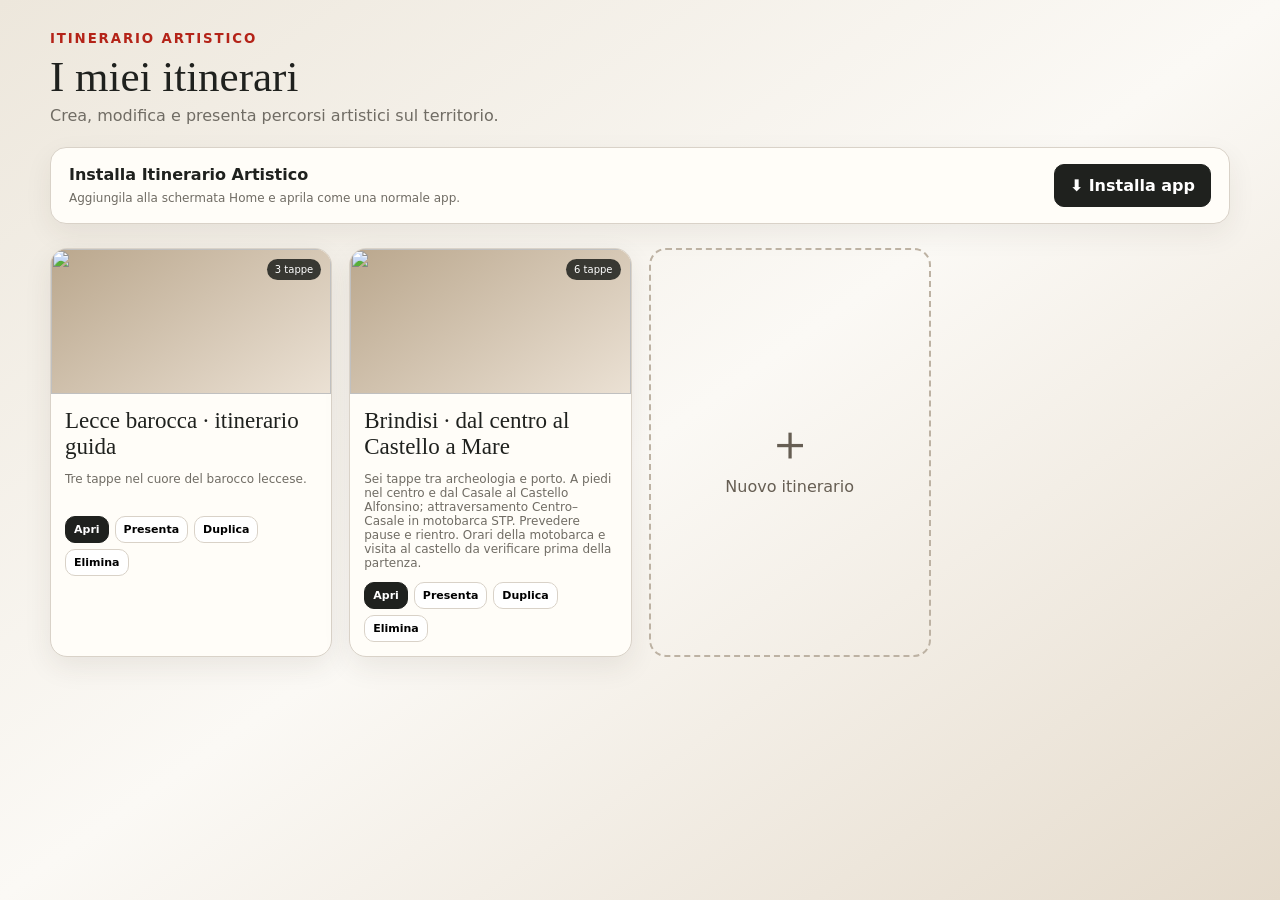
==== index.html @ a9058e0e "Load new shared-link duplicate prevention and storage diagnostics" ====
<!doctype html>
<html lang="it">
<head>
  <meta charset="utf-8">
  <meta name="viewport" content="width=device-width,initial-scale=1,viewport-fit=cover,interactive-widget=resizes-content">
  <meta name="theme-color" content="#1f211e">
  <meta name="mobile-web-app-capable" content="yes">
  <meta name="apple-mobile-web-app-capable" content="yes">
  <meta name="apple-mobile-web-app-status-bar-style" content="black-translucent">
  <meta name="apple-mobile-web-app-title" content="Itinerario Artistico">
  <meta http-equiv="Cache-Control" content="no-cache, no-store, must-revalidate">
  <title>Itinerario Artistico</title>
  <link rel="manifest" href="./manifest-install.webmanifest?v=1">
  <link rel="icon" href="./icons/icon.svg" type="image/svg+xml">
  <link rel="apple-touch-icon" href="./icons/icon-192.png">
  <link rel="stylesheet" href="https://cdn.jsdelivr.net/npm/leaflet@1.9.4/dist/leaflet.css">
  <link rel="stylesheet" href="./styles.css?v=16">
  <link rel="stylesheet" href="./slide-content.css?v=2">
  <link rel="stylesheet" href="./mobile-edit-save.css?v=1">
  <link rel="stylesheet" href="./presentation-mode.css?v=2">
  <link rel="stylesheet" href="./presentation-effects.css?v=7">
  <link rel="stylesheet" href="./brochure-slide.css?v=2">
  <link rel="stylesheet" href="./auto-layout.css?v=1">
  <link rel="stylesheet" href="./delete-stop.css?v=1">
  <link rel="stylesheet" href="./tour-cover.css?v=2">
  <link rel="stylesheet" href="./cover-editor.css?v=2">
  <link rel="stylesheet" href="./presentation-templates.css?v=1">
  <link rel="stylesheet" href="./presentation-view.css?v=3">
  <style>html.iaSharedCoverPending{background:#171614}html.iaSharedCoverPending #library,html.iaSharedCoverPending #app{visibility:hidden}</style>
  <script src="./share-link-preload.js?v=14"></script>
</head>
<body>
  <div id="library" class="library"></div>

  <div id="app" class="app hidden">
    <header class="topbar">
      <div class="brand"><span class="brandmark">IA</span><div><b>Itinerario Artistico</b><small id="projectName"></small></div></div>
      <div class="toolbar">
        <button id="backBtn" class="btn">← Indietro</button>
        <button id="homeBtn" class="btn">⌂ Home</button>
        <button id="addStopBtn" class="btn primary">＋ Tappa</button>
        <button id="editStopBtn" class="btn">✎ Modifica</button>
        <button id="deleteSelectedStopBtn" class="btn red" type="button" title="Elimina la tappa selezionata">🗑 Elimina tappa</button>
        <button id="showAllBtn" class="btn">Percorso completo</button>
        <button id="presentBtn" class="btn">▶ Presenta</button>
        <button id="settingsBtn" class="btn">⚙</button>
        <button id="installBtn" class="btn hidden">⇩ Installa</button>
      </div>
    </header>

    <main class="workspace">
      <section class="mapPanel">
        <div id="map"></div>
        <div id="mapHint" class="mapHint">Seleziona una tappa oppure premi <b>Avanti</b>.</div>
        <div id="routeSummary" class="routeSummary hidden"></div>
      </section>

      <aside class="slidePanel">
        <div id="slide" class="slide"></div>
        <div class="slideNav">
          <button id="prevBtn" class="btn">←</button>
          <div class="progressWrap"><div class="progress"><i id="progressBar"></i></div><small id="stepText"></small></div>
          <button id="nextBtn" class="btn primary">Avanti →</button>
        </div>
      </aside>
    </main>
  </div>

  <div id="modalBack" class="modalBack hidden">
    <div id="modal" class="modal"></div>
  </div>

  <input id="photoPicker" type="file" accept="image/*" class="hidden">
  <input id="importPicker" type="file" accept="application/json,.json" class="hidden">

  <script src="https://cdn.jsdelivr.net/npm/leaflet@1.9.4/dist/leaflet.js"></script>
  <script>
    if (window.L) {
      const originalMap = L.map;
      L.map = function(id, options) {
        const m = originalMap.call(L, id, Object.assign({}, options || {}, { preferCanvas: false }));
        window.__IA_MAP = m;
        return m;
      };
      const originalTileLayer = L.tileLayer;
      L.tileLayer = function(url, options) {
        const opts = Object.assign({}, options || {}, {
          maxZoom: 19,
          attribution: '&copy; <a href="https://www.openstreetmap.org/copyright" target="_blank" rel="noopener">OpenStreetMap</a> contributors',
          detectRetina: false,
          keepBuffer: 2,
          updateWhenIdle: true
        });
        delete opts.subdomains;
        return originalTileLayer.call(L, 'https://tile.openstreetmap.org/{z}/{x}/{y}.png', opts);
      };
    }
  </script>
  <script src="./app.js?v=26"></script>
  <script src="./delete-stop.js?v=1"></script>
  <script src="./transport-import-compat.js?v=2"></script>
  <script src="./undo-last-change.js?v=1"></script>
  <script src="./pwa-install.js?v=1"></script>
  <script src="./progressive-route.js?v=17"></script>
  <script src="./route-editor.js?v=22"></script>
  <script src="./transport-mode.js?v=3"></script>
  <script src="./mobile-simple-collapse.js?v=1"></script>
  <script src="./layout-resizer.js?v=1"></script>
  <script src="./slide-content.js?v=3"></script>
  <script src="./gallery-interactions.js?v=1"></script>
  <script src="./extra-image-delete.js?v=2"></script>
  <script src="./new-stop-description.js?v=1"></script>
  <script src="./rich-text-formatting.js?v=2"></script>
  <script src="./title-presets.js?v=1"></script>
  <script src="./stop-reorder.js?v=1"></script>
  <script src="./presentation-effects.js?v=14"></script>
  <script src="./brochure-slide.js?v=1"></script>
  <script src="./auto-layout.js?v=1"></script>
  <script src="./tour-cover.js?v=6"></script>
  <script src="./cover-editor.js?v=2"></script>
  <script src="./presentation-templates.js?v=2"></script>
  <script src="./export-share.js?v=11"></script>
  <script src="./standalone-html-export.js?v=14"></script>
  <script src="./share-link-ui.js?v=19"></script>
  <script src="./presentation-view.js?v=2"></script>
</body>
</html>
---- styles.css ----
:root{--bg:#f2efe8;--paper:#fffdf8;--ink:#1f211e;--muted:#706c64;--line:#d9d2c8;--red:#b42318}*{box-sizing:border-box}html,body{height:100%;margin:0;font-family:system-ui,-apple-system,"Segoe UI",sans-serif;background:var(--bg);color:var(--ink)}button,input,textarea{font:inherit}.hidden{display:none!important}.btn{border:1px solid var(--line);background:#fff;border-radius:10px;padding:8px 11px;font-weight:700;cursor:pointer}.btn.primary{background:var(--ink);color:#fff;border-color:var(--ink)}.btn.red{background:var(--red);color:#fff;border-color:var(--red)}.app{height:100dvh;min-height:520px;display:grid;grid-template-rows:auto minmax(0,1fr)}.topbar{display:flex;gap:12px;align-items:center;padding:9px 13px;background:var(--paper);border-bottom:1px solid var(--line);z-index:1000}.brand{display:flex;gap:9px;align-items:center;min-width:205px}.brandmark{width:38px;height:38px;border:2px solid var(--ink);border-radius:50%;display:grid;place-items:center;font-weight:900}.brand b,.brand small{display:block}.brand b{font-size:13px;text-transform:uppercase}.brand small{font-size:11px;color:var(--muted);max-width:190px;white-space:nowrap;overflow:hidden;text-overflow:ellipsis}.toolbar{display:flex;gap:6px;flex-wrap:wrap}.workspace{min-height:0;display:grid;grid-template-columns:minmax(0,1.6fr) minmax(340px,.9fr)}.mapPanel{position:relative;min-height:360px;overflow:hidden}#map{height:100%;min-height:360px;background:#ddd}.slidePanel{min-height:0;background:var(--paper);border-left:1px solid var(--line);display:grid;grid-template-rows:1fr auto}.slide{overflow:auto;padding:25px}.slide h1{font:500 33px/1.05 Georgia,serif;margin:6px 0}.eyebrow{font-size:11px;letter-spacing:.12em;text-transform:uppercase;color:var(--red);font-weight:900}.meta{font-size:13px;color:var(--muted)}.hero{aspect-ratio:16/10;margin:17px 0 9px;border-radius:15px;overflow:hidden;background:#e8dfd3;border:1px solid var(--line)}.hero img{width:100%;height:100%;object-fit:cover}.placeholder{height:100%;display:grid;place-items:center;text-align:center;padding:20px;color:#5b5247}.placeholder strong{font:500 26px Georgia,serif}.desc{font:18px/1.55 Georgia,serif}.photoActions{text-align:center;margin-bottom:12px}.credit{font-size:10px;color:var(--muted);margin-bottom:12px}.slideNav{border-top:1px solid var(--line);padding:12px 15px;display:grid;grid-template-columns:auto 1fr auto;gap:9px;align-items:center}.progress{height:5px;background:#e5dfd6;border-radius:999px;overflow:hidden}.progress i{display:block;height:100%;background:var(--red);width:0}.progressWrap small{display:block;text-align:center;color:var(--muted);margin-top:4px}.mapHint{position:absolute;left:13px;top:13px;z-index:500;background:rgba(255,253,248,.96);border:1px solid var(--line);border-radius:11px;padding:8px 11px;font-size:12px}.routeSummary{position:absolute;left:13px;bottom:13px;z-index:500;background:rgba(31,33,30,.94);color:#fff;border-radius:13px;padding:9px 12px;display:flex;gap:12px;flex-wrap:wrap}.routeSummary b,.routeSummary small{display:block}.routeSummary small{font-size:10px;opacity:.8}.sep{width:1px;background:#ffffff40}.markerPin{width:34px;height:34px;border-radius:50% 50% 50% 0;background:var(--red);transform:rotate(-45deg);border:3px solid #fff;display:grid;place-items:center;box-shadow:0 4px 12px #0004}.markerPin span{transform:rotate(45deg);color:#fff;font-weight:900}.markerPin.active{background:var(--ink);transform:rotate(-45deg) scale(1.15)}.leaflet-marker-icon{background:none!important;border:none!important}.routeLabel{background:#fffdf8f7;border:1px solid var(--red);border-radius:999px;padding:4px 7px;color:#8f1e17;font-size:11px;font-weight:900;white-space:nowrap}.routeLabel:before{display:none}.library{min-height:100%;padding:28px;background:linear-gradient(145deg,#ede7dc,#fbf9f5 50%,#e5dbcc)}.libraryInner{max-width:1180px;margin:auto}.libraryTop h1{font:500 43px Georgia,serif;margin:5px 0}.libraryTop small{color:var(--red);font-weight:900;text-transform:uppercase;letter-spacing:.14em}.libraryTop p{color:var(--muted);margin:0 0 22px}.projectGrid{display:grid;grid-template-columns:repeat(auto-fill,minmax(255px,1fr));gap:17px}.projectCard{background:var(--paper);border:1px solid var(--line);border-radius:17px;overflow:hidden;box-shadow:0 10px 28px #392e2016}.cover{height:145px;position:relative;background:linear-gradient(145deg,#baa78d,#ebe1d4);overflow:hidden}.cover img{width:100%;height:100%;object-fit:cover}.count{position:absolute;right:10px;top:10px;background:#1f211edb;color:#fff;border-radius:999px;padding:5px 8px;font-size:10px}.cardBody{padding:14px}.cardBody h3{font:500 23px Georgia,serif;margin:0 0 5px}.cardBody p{font-size:12px;color:var(--muted);min-height:32px}.cardActions{display:flex;gap:6px;flex-wrap:wrap}.cardActions .btn{font-size:11px;padding:6px 8px}.newCard{min-height:245px;border:2px dashed #bdb2a3;border-radius:17px;display:grid;place-items:center}.newCard button{border:0;background:none;cursor:pointer;color:#665e53}.newCard b{display:block;font:400 50px Georgia,serif}.modalBack{position:fixed;inset:0;z-index:5000;background:#1715138c;display:flex;align-items:center;justify-content:center;padding:18px}.modal{width:min(700px,96vw);max-height:90vh;overflow:auto;background:var(--paper);border-radius:17px;padding:21px}.modal h2{font:500 27px Georgia,serif;margin:0 0 13px}.field{margin:10px 0}.field label{display:block;font-size:11px;font-weight:900;text-transform:uppercase;margin-bottom:5px}.field input,.field textarea{width:100%;border:1px solid var(--line);border-radius:9px;padding:10px;background:#fff}.field textarea{min-height:95px}.row{display:grid;grid-template-columns:1fr 1fr;gap:10px}.modalFoot{display:flex;justify-content:flex-end;gap:7px;flex-wrap:wrap;margin-top:14px}.resultList{display:grid;gap:7px;margin-top:9px}.result{border:1px solid var(--line);border-radius:9px;background:#fff;padding:9px;text-align:left;cursor:pointer}.result small{display:block;color:var(--muted);margin-top:2px}.note{background:#f1ece4;border-radius:9px;padding:9px;font-size:12px;color:var(--muted)}.chips{display:flex;gap:6px;flex-wrap:wrap;margin:7px 0}.chip{border:1px solid var(--line);border-radius:999px;background:#fff;padding:5px 8px;cursor:pointer}.presentation .toolbar .btn:not(#backBtn):not(#homeBtn){display:none}@media(max-width:900px){.workspace{grid-template-columns:minmax(0,1.25fr) minmax(280px,.9fr)}.brand{min-width:145px}.toolbar .btn{font-size:11px;padding:6px 8px}.slide{padding:18px}.slide h1{font-size:27px}}@media(max-width:640px){.brand{display:none}.topbar{padding:6px}.toolbar{gap:4px}.toolbar .btn{font-size:10px;padding:5px 6px}.workspace{grid-template-columns:56% 44%}.slide{padding:10px 8px}.slide h1{font-size:19px}.meta{font-size:10px}.desc{font-size:13px}.mapHint{left:6px;top:6px;font-size:9px;padding:5px}.routeSummary{left:6px;bottom:6px;font-size:9px;padding:6px}.sep{display:none}.slideNav{padding:6px;gap:4px}.slideNav .btn{font-size:9px;padding:5px}.library{padding:17px}.projectGrid{grid-template-columns:1fr}.row{grid-template-columns:1fr}}
---- slide-content.css ----
.slide .hero{width:min(100%,500px);max-width:500px;margin:17px auto 9px;aspect-ratio:16/10;display:block;overflow:hidden;border-radius:14px;background:#e8dfd3}
.slide .hero>img{width:100%;height:100%;object-fit:cover;display:block}
.slide .hero.gallery2,.slide .hero.gallery3,.slide .hero.gallery4{display:grid;gap:4px;background:#e8dfd3}
.slide .hero.gallery2{grid-template-columns:minmax(0,3fr) minmax(76px,1fr);grid-template-rows:1fr}
.slide .hero.gallery3{grid-template-columns:minmax(0,3fr) minmax(76px,1fr);grid-template-rows:1fr 1fr}
.slide .hero.gallery4{grid-template-columns:minmax(0,3fr) minmax(76px,1fr);grid-template-rows:1fr 1fr 1fr}
.slide .hero.gallery2>img:first-of-type,.slide .hero.gallery3>img:first-of-type,.slide .hero.gallery4>img:first-of-type{grid-column:1;grid-row:1/-1}
.slide .hero.gallery2>img:not(:first-of-type),.slide .hero.gallery3>img:not(:first-of-type),.slide .hero.gallery4>img:not(:first-of-type){grid-column:2}
.slide .hero.gallery2>img,.slide .hero.gallery3>img,.slide .hero.gallery4>img{width:100%;height:100%;min-width:0;min-height:0;object-fit:cover}
.slide .hero.iaGalleryReady>img:not(:first-of-type){cursor:pointer;opacity:.82;transition:opacity .18s ease,transform .18s ease,filter .18s ease;filter:saturate(.88)}
.slide .hero.iaGalleryReady>img:not(:first-of-type):hover,.slide .hero.iaGalleryReady>img:not(:first-of-type):focus{opacity:1;filter:saturate(1);transform:scale(1.025);outline:2px solid rgba(255,255,255,.9);outline-offset:-3px}
.slideVideoWrap{width:min(100%,500px);max-width:500px;aspect-ratio:16/9;margin:12px auto;border-radius:14px;overflow:hidden;background:#111;border:1px solid var(--line)}
.slideVideoWrap iframe,.slideVideoWrap video{width:100%;height:100%;border:0;display:block}
.slideVideoLink{text-align:center;margin:12px auto;max-width:500px}
.descBullets{margin:0;padding-left:1.25em;display:grid;gap:.45em}
.descBullets li{padding-left:.15em}
.photoActions{display:flex;gap:6px;justify-content:center;flex-wrap:wrap}
#slideTextMode{width:100%;padding:10px;border:1px solid var(--line);border-radius:9px;background:#fff;font:inherit}
.presentation .photoActions{display:none}
.presentation .hero.iaGalleryReady>img:not(:first-of-type){opacity:.72}
.presentation .hero.iaGalleryReady>img:not(:first-of-type):hover,.presentation .hero.iaGalleryReady>img:not(:first-of-type):focus{opacity:1}
@media(max-width:640px){
  .slide .hero,.slideVideoWrap{max-width:100%}
  .slide .hero.gallery2,.slide .hero.gallery3,.slide .hero.gallery4{grid-template-columns:minmax(0,2.6fr) minmax(64px,.85fr)}
  .photoActions .btn{font-size:9px;padding:5px 6px}.descBullets{padding-left:1.05em}
}
---- mobile-edit-save.css ----
@media(max-width:640px){
  .modalBack:not(.routeEditing){
    align-items:flex-start;
    justify-content:center;
    padding:6px;
  }

  .modalBack:not(.routeEditing) .modal{
    width:calc(100vw - 12px);
    max-height:calc(100dvh - 12px);
    padding:14px;
    overflow-y:auto;
    -webkit-overflow-scrolling:touch;
    overscroll-behavior:contain;
  }

  .modalBack:not(.routeEditing) .field textarea{
    min-height:140px;
  }

  .modalBack:not(.routeEditing) .modalFoot{
    position:sticky;
    bottom:-14px;
    z-index:30;
    margin:12px -14px -14px;
    padding:10px 14px calc(10px + env(safe-area-inset-bottom));
    background:rgba(255,253,248,.98);
    border-top:1px solid #d9d2c8;
    box-shadow:0 -6px 16px rgba(31,33,30,.08);
  }

  .modalBack:not(.routeEditing) #saveEdit{
    min-width:110px;
    font-size:13px;
    padding:10px 14px;
  }
}
---- presentation-mode.css ----
/* Restyling dedicato alla modalità Presenta. Nessuna modifica ai dati o alla logica dell'app. */
body.presentation{background:#171614}
.presentation .app{background:radial-gradient(circle at 78% 14%,#4b4134 0,#29251f 34%,#171614 78%)}
.presentation .topbar{padding:8px 14px;background:rgba(23,22,20,.94);color:#fff;border-bottom:1px solid rgba(255,255,255,.09);box-shadow:0 8px 28px rgba(0,0,0,.22);backdrop-filter:blur(12px)}
.presentation .brandmark{border-color:rgba(255,255,255,.9);color:#fff;background:rgba(255,255,255,.05)}
.presentation .brand b{color:#fff}
.presentation .brand small{color:#d7d0c7}
.presentation .toolbar{margin-left:auto}
.presentation .toolbar #backBtn,.presentation .toolbar #homeBtn{background:rgba(255,255,255,.09);color:#fff;border-color:rgba(255,255,255,.18);box-shadow:none}
.presentation .workspace{gap:14px;padding:14px;min-height:0}
.presentation .mapPanel,.presentation .slidePanel{border-radius:24px;overflow:hidden;border:1px solid rgba(255,255,255,.1);box-shadow:0 18px 55px rgba(0,0,0,.28)}
.presentation .mapPanel{background:#cbc4ba}
.presentation #map{min-height:100%}
.presentation .mapHint{display:none}
.presentation .routeSummary{left:18px;bottom:48px;border:1px solid rgba(255,255,255,.15);background:rgba(23,22,20,.88);box-shadow:0 8px 24px rgba(0,0,0,.24);backdrop-filter:blur(10px)}
.presentation .slidePanel{background:rgba(255,253,248,.985);border-left:1px solid rgba(255,255,255,.1)}
.presentation .slide{padding:clamp(28px,3vw,52px);scrollbar-width:thin;scrollbar-color:#cfc5b8 transparent}
.presentation .slide .eyebrow{display:inline-flex;align-items:center;min-height:28px;padding:6px 10px;border-radius:999px;background:#f3e8e2;color:#9c2119;font-size:11px;letter-spacing:.14em;box-shadow:inset 0 0 0 1px #ead6cd}
.presentation .slide h1{font-size:clamp(34px,3.7vw,58px);line-height:.98;letter-spacing:-.025em;margin:14px 0 10px;text-wrap:balance}
.presentation .slide .meta{font-size:14px;line-height:1.45;color:#756f66;margin-bottom:4px}
.presentation .slide .hero{width:min(100%,720px);max-width:720px;aspect-ratio:16/9;margin:24px auto 14px;border-radius:22px;border:1px solid #ded6cc;background:#f1ece4;box-shadow:0 16px 38px rgba(56,44,30,.16)}
.presentation .slide .hero:not(.gallery2):not(.gallery3):not(.gallery4)>img{object-fit:contain;background:#f1ece4}
.presentation .slide .hero.gallery2>img,.presentation .slide .hero.gallery3>img,.presentation .slide .hero.gallery4>img{object-fit:cover}
.presentation .slideVideoWrap{width:min(100%,720px);max-width:720px;margin:18px auto;border-radius:22px;box-shadow:0 16px 38px rgba(0,0,0,.18)}
.presentation .desc,.presentation .descBullets{max-width:760px;margin:20px auto 0}
.presentation .desc{font-size:clamp(18px,1.55vw,23px);line-height:1.62;color:#2c2d29}
.presentation .descBullets{font:clamp(18px,1.55vw,23px)/1.55 Georgia,serif;gap:.58em}
.presentation .credit{max-width:720px;margin:0 auto 12px;text-align:center}
.presentation .slideNav{margin:0 22px 18px;padding:10px 12px;border:1px solid #ded6cc;border-radius:18px;background:rgba(247,243,236,.96);box-shadow:0 8px 24px rgba(56,44,30,.1)}
.presentation .slideNav .btn{min-width:52px;border-radius:999px;padding:10px 14px}
.presentation .slideNav #nextBtn{padding-inline:18px}
.presentation .progress{height:7px;background:#ded7ce}
.presentation .progress i{background:#a9251c}
.presentation .progressWrap small{font-weight:800;color:#756f66;letter-spacing:.04em}
.presentation .markerPin{box-shadow:0 5px 16px rgba(0,0,0,.34)}
.presentation .markerPin.active{box-shadow:0 7px 22px rgba(0,0,0,.42)}
.presentation .slide h1,.presentation .slide .meta,.presentation .slide .hero,.presentation .slide .desc,.presentation .slide .descBullets,.presentation .slideVideoWrap{animation:presentIn .34s ease both}
.presentation .slide .meta{animation-delay:.03s}
.presentation .slide .hero,.presentation .slideVideoWrap{animation-delay:.06s}
.presentation .slide .desc,.presentation .slide .descBullets{animation-delay:.09s}
@keyframes presentIn{from{opacity:0;transform:translateY(8px)}to{opacity:1;transform:none}}
@media(max-width:900px){
  .presentation .workspace{gap:9px;padding:9px}
  .presentation .mapPanel,.presentation .slidePanel{border-radius:18px}
  .presentation .slide{padding:24px 20px}
  .presentation .slide h1{font-size:clamp(30px,4vw,44px)}
  .presentation .slideNav{margin:0 12px 12px}
}
@media(max-width:640px){
  .presentation .topbar{padding:5px 6px}
  .presentation .workspace{grid-template-columns:48% 52%;gap:4px;padding:4px}
  .presentation .mapPanel,.presentation .slidePanel{border-radius:12px}
  .presentation .slide{padding:14px 10px}
  .presentation .slide .eyebrow{min-height:22px;padding:4px 7px;font-size:8px}
  .presentation .slide h1{font-size:22px;line-height:1.02;margin:9px 0 7px}
  .presentation .slide .meta{font-size:10px}
  .presentation .slide .hero{margin:12px auto 8px;border-radius:12px;aspect-ratio:4/3}
  .presentation .desc{font-size:13px;line-height:1.5;margin-top:10px}
  .presentation .descBullets{font-size:13px;line-height:1.45;margin-top:10px}
  .presentation .slideNav{margin:0 5px 5px;padding:5px;border-radius:11px;gap:5px}
  .presentation .slideNav .btn{min-width:34px;padding:6px 8px;font-size:9px}
  .presentation .slideNav #nextBtn{padding-inline:9px}
  .presentation .progress{height:5px}
  .presentation .routeSummary{left:6px;bottom:36px}
}
@media(prefers-reduced-motion:reduce){
  .presentation .slide h1,.presentation .slide .meta,.presentation .slide .hero,.presentation .slide .desc,.presentation .slide .descBullets,.presentation .slideVideoWrap{animation:none}
}
---- presentation-effects.css ----
/* Transizioni leggere e finitura scenografica per la modalità Presenta */
.presentation .slidePanel{position:relative;isolation:isolate}
.presentation .slidePanel::before{content:"";position:absolute;inset:0 0 auto 0;height:3px;z-index:5;pointer-events:none;background:linear-gradient(90deg,transparent,rgba(169,37,28,.5),rgba(189,147,87,.7),transparent);opacity:.8}
.presentation .slide{transform-origin:center center;will-change:transform,opacity;transition:opacity .16s ease,transform .16s ease,filter .16s ease}
.presentation .slide.iaSlideLeavingNext{opacity:0;transform:translateX(-24px) scale(.992);filter:blur(1px)}
.presentation .slide.iaSlideLeavingPrev{opacity:0;transform:translateX(24px) scale(.992);filter:blur(1px)}
.presentation .slide.iaSlideArriveNext{animation:iaArriveNext .4s cubic-bezier(.2,.72,.22,1) both}
.presentation .slide.iaSlideArrivePrev{animation:iaArrivePrev .4s cubic-bezier(.2,.72,.22,1) both}
.presentation .slide .hero{position:relative}
.presentation .slide .hero::after{content:"";position:absolute;inset:0;pointer-events:none;border-radius:inherit;box-shadow:inset 0 0 0 1px rgba(255,255,255,.35)}
.presentation .slide .eyebrow{backdrop-filter:blur(6px)}
.presentation .slide h1{text-shadow:0 1px 0 rgba(255,255,255,.65)}

.iaWalkerLeaflet{background:transparent!important;border:0!important;overflow:visible!important}
.iaWalkerAvatar{width:40px;height:40px;border-radius:50%;display:grid;place-items:center;background:rgba(255,253,248,.97);border:2px solid rgba(169,37,28,.8);box-shadow:0 7px 18px rgba(0,0,0,.28);transform-origin:50% 82%;position:relative}
.iaWalkerAvatar::after{content:"";position:absolute;left:50%;bottom:-7px;transform:translateX(-50%);width:18px;height:6px;border-radius:50%;background:rgba(0,0,0,.22);filter:blur(2px)}
.iaWalkerAvatar span{display:block;font-size:27px;line-height:1;animation:iaWalkBob .32s ease-in-out infinite alternate;transform-origin:50% 100%}
.iaBusAvatar{border-color:rgba(37,99,235,.9);background:rgba(247,251,255,.98)}
.iaBusAvatar span{font-size:25px;animation:iaBusRide .42s ease-in-out infinite alternate}
.iaWalkerArrived .iaWalkerAvatar{animation:iaArrivePop .22s ease both}
body.iaWalking #nextBtn,body.iaWalking #prevBtn{pointer-events:none;opacity:.65}

@keyframes iaWalkBob{from{transform:translateY(1px) rotate(-2deg)}to{transform:translateY(-3px) rotate(2deg)}}
@keyframes iaBusRide{from{transform:translateY(0) rotate(-1deg)}to{transform:translateY(-2px) rotate(1deg)}}
@keyframes iaArrivePop{0%{transform:scale(1)}55%{transform:scale(1.16)}100%{transform:scale(1)}}
@keyframes iaArriveNext{from{opacity:0;transform:translateX(28px) scale(.992);filter:blur(1px)}to{opacity:1;transform:none;filter:none}}
@keyframes iaArrivePrev{from{opacity:0;transform:translateX(-28px) scale(.992);filter:blur(1px)}to{opacity:1;transform:none;filter:none}}
@media(max-width:640px){
  .presentation .slide.iaSlideLeavingNext{transform:translateX(-14px) scale(.995)}
  .presentation .slide.iaSlideLeavingPrev{transform:translateX(14px) scale(.995)}
  .iaWalkerAvatar{width:34px;height:34px}.iaWalkerAvatar span{font-size:23px}.iaBusAvatar span{font-size:21px}
  @keyframes iaArriveNext{from{opacity:0;transform:translateX(16px) scale(.995)}to{opacity:1;transform:none}}
  @keyframes iaArrivePrev{from{opacity:0;transform:translateX(-16px) scale(.995)}to{opacity:1;transform:none}}
}
@media(prefers-reduced-motion:reduce){
  .presentation .slide{transition:none!important}
  .presentation .slide.iaSlideLeavingNext,.presentation .slide.iaSlideLeavingPrev,.presentation .slide.iaSlideArriveNext,.presentation .slide.iaSlideArrivePrev{animation:none!important;transform:none!important;filter:none!important;opacity:1!important}
  .iaWalkerAvatar span{animation:none!important}
}


/* Viaggio guidato: map focus al clic su Avanti, scheda solo all'arrivo. */
.presentation .workspace{
  grid-template-columns:minmax(0,1.6fr) minmax(0,.9fr);
  transition:grid-template-columns .42s cubic-bezier(.22,.72,.22,1),gap .42s ease;
}
.presentation .mapPanel,.presentation .slidePanel{min-width:0}
.presentation .slidePanel{
  transition:opacity .3s ease,transform .42s cubic-bezier(.22,.72,.22,1);
}
.presentation.iaMapJourney .workspace{
  grid-template-columns:minmax(0,1fr) minmax(0,0fr)!important;
  gap:0;
}
.presentation.iaMapJourney .slidePanel{
  opacity:0;
  transform:translateX(18px);
  pointer-events:none;
}
@media(max-width:900px){
  .presentation .workspace{grid-template-columns:minmax(0,1.25fr) minmax(0,.9fr)}
}
@media(max-width:640px){
  .presentation .workspace{grid-template-columns:minmax(0,48fr) minmax(0,52fr)}
}
@media(prefers-reduced-motion:reduce){
  .presentation .workspace,.presentation .slidePanel{transition:none!important}
}

/* Zoom di arrivo: cartiglio sovrapposto alla mappa, prima della nuova slide. */
.presentation .mapPanel{isolation:isolate}
.iaArrivalBanner{
  position:absolute;z-index:1200;left:50%;top:10%;
  max-width:min(86%,480px);min-width:180px;padding:13px 23px;
  transform:translate(-50%,14px) scale(.96);opacity:0;
  border:1px solid rgba(255,255,255,.3);border-radius:17px;
  background:rgba(29,30,27,.91);color:#fff;
  box-shadow:0 18px 45px rgba(0,0,0,.28);
  backdrop-filter:blur(10px);text-align:center;
  pointer-events:none;
  transition:opacity .32s ease,transform .4s cubic-bezier(.2,.72,.22,1);
}
.iaArrivalBanner small{display:block;color:#d9c0a6;font-size:10px;font-weight:800;letter-spacing:.18em}
.iaArrivalBanner strong{display:block;margin-top:6px;font:500 clamp(19px,3vw,32px)/1.14 Georgia,serif;overflow-wrap:anywhere}
.presentation .iaArrivalBanner.iaArrivalVisible{opacity:1;transform:translate(-50%,0) scale(1)}
@media(max-width:640px){.iaArrivalBanner{top:10%;padding:10px 15px}.iaArrivalBanner strong{font-size:20px}}
@media(prefers-reduced-motion:reduce){.iaArrivalBanner{transition:none}}

/* Fotografia del luogo: dalla mappa ingrandita alla slide, con dissolvenza morbida. */
.presentation .iaDestinationPhoto{
  position:absolute;inset:0;z-index:1050;overflow:hidden;
  display:grid;place-items:center;pointer-events:none;
  opacity:0;background:radial-gradient(ellipse at 50% 35%,#40392f,#171615 82%);
  transition:opacity .42s ease;
}
.presentation .iaDestinationPhoto img{
  display:block;width:100%;height:100%;object-fit:contain;
  transform:scale(1.045);opacity:.96;
  transition:transform 1.25s cubic-bezier(.16,.72,.25,1),opacity .55s ease;
}
.presentation .iaDestinationPhoto.iaDestinationPhotoVisible{opacity:1}
.presentation .iaDestinationPhoto.iaDestinationPhotoVisible img{transform:scale(1);opacity:1}
@media(prefers-reduced-motion:reduce){
  .presentation .iaDestinationPhoto,.presentation .iaDestinationPhoto img{transition:none!important;transform:none!important}
}

/* Continuità tra fotografia del luogo e immagine della slide. */
.presentation .workspace{
  transition:grid-template-columns .52s cubic-bezier(.22,.8,.22,1),gap .52s cubic-bezier(.22,.8,.22,1);
}
.presentation .slidePanel{
  transition:opacity .38s ease,transform .52s cubic-bezier(.22,.8,.22,1);
}
.presentation.iaMapJourney .slidePanel{transform:translate3d(28px,0,0)}
.presentation .iaDestinationPhoto{transition:opacity .55s cubic-bezier(.2,.65,.2,1)}
.presentation .iaDestinationPhoto img{
  transform:scale(1.035);
  transition:transform 1.45s cubic-bezier(.12,.65,.2,1),opacity .55s ease;
}
.iaPhotoBridge{
  position:fixed;z-index:3000;overflow:hidden;pointer-events:none;
  transform-origin:0 0;border-radius:16px;isolation:isolate;
  background:radial-gradient(ellipse at 50% 40%,#40392f,#171615 82%);
  box-shadow:0 16px 55px rgba(0,0,0,.2);
  will-change:transform,opacity;
}
.iaPhotoBridge img{display:block;width:100%;height:100%;object-fit:contain}
@media(prefers-reduced-motion:reduce){
  .presentation .workspace,.presentation .slidePanel,.iaPhotoBridge{transition:none!important;animation:none!important}
}
---- brochure-slide.css ----
/* I fregi dell'opuscolo non devono comparire nella modalità di modifica. */
body:not(.presentation) .iaBrochureHeader,
body:not(.presentation) .iaBrochureOverline,
body:not(.presentation) .iaBrochureTextHeading,
body:not(.presentation) .iaBrochureFooter{display:none!important}

/* Guida artistica: impaginazione editoriale per la SOLA modalità Presenta.
   Nessun dato viene alterato: si riutilizzano titoli, media e testi delle tappe. */
.presentation .slidePanel{
  background:#f8f4eb;
  border:1px solid rgba(232,221,201,.86);
  box-shadow:0 22px 60px rgba(0,0,0,.28);
}
.presentation .slide.iaBrochurePage{
  background-color:#faf7ef;
  background-image:linear-gradient(90deg,rgba(148,96,54,.03),transparent 12%),linear-gradient(0deg,rgba(255,255,255,.42),transparent 28%);
  padding:clamp(24px,2.6vw,43px) clamp(23px,3vw,49px) 32px;
  color:#292722;
}
.presentation .iaBrochureHeader{
  display:flex;align-items:center;justify-content:space-between;
  gap:12px;padding:0 0 14px;margin-bottom:24px;
  border-bottom:1px solid #d7cabb;
}
.presentation .iaBrochureBrand{display:flex;align-items:center;gap:10px;min-width:0}
.presentation .iaBrochureMonogram{
  flex:0 0 auto;display:grid;place-items:center;width:28px;height:28px;
  border:1px solid #ad8c6a;border-radius:50%;
  color:#814337;font:italic 20px/.9 Georgia,serif;
}
.presentation .iaBrochureEdition{
  color:#765644;font:750 10px/1.3 system-ui,sans-serif;
  letter-spacing:.18em;white-space:nowrap;
}
.presentation .iaBrochureIssue{
  text-align:right;color:#9c8065;font:700 10px/1.3 system-ui,sans-serif;
  text-transform:uppercase;letter-spacing:.13em;overflow-wrap:anywhere;
}
.presentation .slide.iaBrochurePage .eyebrow{
  display:inline-block;background:transparent;box-shadow:none;border-radius:0;
  padding:0 0 5px;min-height:0;margin:0;
  color:#8e4133;font:800 10px/1.3 system-ui,sans-serif;
  letter-spacing:.2em;
}
.presentation .iaBrochureOverline{
  display:flex;align-items:center;justify-content:space-between;
  margin:0 0 8px;padding-top:2px;
  gap:10px;font:700 10px/1.4 system-ui,sans-serif;
  color:#a48b70;letter-spacing:.14em;
}
.presentation .iaBrochureFolio{color:#a83d2e;white-space:nowrap;letter-spacing:.1em}
.presentation .slide.iaBrochurePage h1{
  font-family:"Iowan Old Style","Baskerville","Palatino Linotype",Georgia,serif;
  font-weight:500;font-size:clamp(30px,3.25vw,52px);
  letter-spacing:-.035em;line-height:1.04;
  margin:8px 0 10px;color:#2d2924;
}
.presentation .slide.iaBrochurePage .meta{
  font:500 clamp(11px,1.02vw,14px)/1.55 system-ui,sans-serif;
  color:#7c6b5d;letter-spacing:.025em;
  padding-bottom:16px;border-bottom:1px solid rgba(174,140,112,.27);
}
.presentation .slide.iaBrochurePage .hero{
  width:100%;max-width:100%;aspect-ratio:16/10;
  margin:22px auto 12px;
  background:#eee9e0;
  border:6px solid #fffdf8;border-radius:4px;
  box-shadow:0 14px 28px rgba(56,44,33,.17),0 1px 5px rgba(56,44,33,.12);
}
.presentation .slide.iaBrochurePage .hero:not(.gallery2):not(.gallery3):not(.gallery4)>img{
  object-fit:contain;background:#eee9e0;
}
.presentation .slide.iaBrochurePage .hero.gallery2>img,
.presentation .slide.iaBrochurePage .hero.gallery3>img,
.presentation .slide.iaBrochurePage .hero.gallery4>img{object-fit:cover}
.presentation .slide.iaBrochurePage .credit{
  text-align:right;margin:0 3px 9px;max-width:none;
  color:#9b8a7a;font-size:10px;font-style:italic;
}
.presentation .iaBrochureTextHeading{
  display:flex;gap:12px;align-items:center;margin-top:20px;
  color:#9b4737;
}
.presentation .iaBrochureTextLabel{
  flex:0 0 auto;font:800 10px/1.4 system-ui,sans-serif;
  letter-spacing:.19em;
}
.presentation .iaBrochureTextLabel::before{content:"IL LUOGO"}
.presentation .slide.iaBrochurePage:has(.descBullets) .iaBrochureTextLabel::before{content:"DA OSSERVARE"}
.presentation .iaBrochureTextRule{flex:1;border-top:1px solid #d7c8b8}
.presentation .slide.iaBrochurePage .desc{
  font:400 clamp(15px,1.22vw,18px)/1.74 Georgia,serif;
  margin:13px 0 22px;max-width:none;color:#38342f;overflow-wrap:anywhere;
}
.presentation .slide.iaBrochurePage .descBullets{
  font:400 clamp(15px,1.22vw,18px)/1.65 Georgia,serif;
  gap:.5em;color:#38342f;
}
.presentation .slide.iaBrochurePage .descBullets li::marker{color:#9f5c43}
.presentation .iaBrochureFooter{
  margin-top:27px;padding:14px 0 0;border-top:1px solid #d4c4b4;
  display:flex;align-items:flex-end;justify-content:space-between;gap:10px;
}
.presentation .iaBrochureTravel{min-width:0;flex:1;display:grid;gap:5px}
.presentation .iaBrochureTravel small{
  color:#927865;font:800 9px/1.2 system-ui,sans-serif;letter-spacing:.18em;
}
.presentation .iaBrochureTravel strong{
  color:#524638;font:650 clamp(11px,1.1vw,14px)/1.4 system-ui,sans-serif;
  overflow-wrap:anywhere;
}
.presentation .iaBrochurePageNumber{display:flex;align-items:baseline;gap:5px;color:#9a7d66}
.presentation .iaBrochurePageNumber span{font:800 9px system-ui,sans-serif;letter-spacing:.16em}
.presentation .iaBrochurePageNumber strong{font:400 36px/.9 Georgia,serif;color:#96493d}
.presentation .slidePanel .slideNav{
  background:linear-gradient(180deg,rgba(250,247,239,.98),rgba(242,233,219,.98));
}
.presentation .slidePanel .slideNav .btn.primary{
  background:#843b2d;border-color:#843b2d;color:#fff;
}
.presentation .slidePanel .progress i{background:#96493d}
@media(max-width:1000px){
  .presentation .slide.iaBrochurePage{padding:22px 21px 26px}
  .presentation .iaBrochureHeader{margin-bottom:15px;padding-bottom:10px}
  .presentation .iaBrochureEdition{letter-spacing:.1em;font-size:9px}
  .presentation .iaBrochureIssue{font-size:9px}
  .presentation .slide.iaBrochurePage .hero{margin:15px auto 10px;aspect-ratio:4/3;border-width:4px}
  .presentation .iaBrochureTextHeading{margin-top:14px}
}
@media(max-width:640px){
  .presentation .slide.iaBrochurePage{padding:16px 12px 22px}
  .presentation .iaBrochureHeader{gap:5px;margin-bottom:12px;padding-bottom:8px}
  .presentation .iaBrochureMonogram{width:21px;height:21px;font-size:15px}
  .presentation .iaBrochureEdition{font-size:7px;letter-spacing:.06em;white-space:normal}
  .presentation .iaBrochureIssue{font-size:7px;letter-spacing:.05em}
  .presentation .iaBrochureOverline{font-size:7px;gap:5px}
  .presentation .slide.iaBrochurePage .eyebrow{font-size:8px;letter-spacing:.1em}
  .presentation .slide.iaBrochurePage h1{font-size:clamp(19px,5.5vw,27px);line-height:1.08;margin:6px 0}
  .presentation .slide.iaBrochurePage .meta{font-size:10px;line-height:1.4;padding-bottom:9px}
  .presentation .slide.iaBrochurePage .hero{aspect-ratio:4/3;margin:10px auto 9px;border-width:3px}
  .presentation .slide.iaBrochurePage .credit{font-size:8px}
  .presentation .iaBrochureTextHeading{margin-top:12px}
  .presentation .iaBrochureTextLabel{font-size:8px;letter-spacing:.11em}
  .presentation .slide.iaBrochurePage .desc,.presentation .slide.iaBrochurePage .descBullets{
    font-size:13px;line-height:1.56;margin:10px 0 16px;
  }
  .presentation .iaBrochureFooter{margin-top:14px;padding-top:10px}
  .presentation .iaBrochureTravel small{font-size:7px;letter-spacing:.09em}
  .presentation .iaBrochureTravel strong{font-size:10px;line-height:1.3}
  .presentation .iaBrochurePageNumber span{font-size:7px}
  .presentation .iaBrochurePageNumber strong{font-size:24px}
}
@media(prefers-reduced-motion:reduce){
  .presentation .slide.iaBrochurePage .iaBrochureHeader,
  .presentation .slide.iaBrochurePage .iaBrochureFooter{animation:none!important}
}
---- auto-layout.css ----
/* Impaginazione automatica, limitata alla presentazione:
   sceglie fra fotografica, equilibrata, lettura e galleria. */
.presentation .slide.iaBrochurePage.iaAutoPhoto>.hero{aspect-ratio:16/9;max-height:45vh}
.presentation .slide.iaBrochurePage.iaAutoBalanced>.hero{aspect-ratio:16/9;max-height:34vh}
.presentation .slide.iaBrochurePage.iaAutoReading>.hero:not(.gallery2):not(.gallery3):not(.gallery4){
  float:left;clear:left;width:min(44%,310px);aspect-ratio:4/5;
  max-height:350px;margin:17px 24px 16px 0;
}
.presentation .slide.iaBrochurePage.iaAutoReading>.iaBrochureTextHeading{
  display:block;margin-top:19px;padding-top:8px;
}
.presentation .slide.iaBrochurePage.iaAutoReading>.iaBrochureTextHeading .iaBrochureTextRule{display:none}
.presentation .slide.iaBrochurePage.iaAutoReading>.desc{margin-top:12px;line-height:1.66}
.presentation .slide.iaBrochurePage.iaAutoReading>.credit{clear:none;text-align:left}
.presentation .slide.iaBrochurePage.iaAutoReading>.iaBrochureFooter{clear:both}
.presentation .slide.iaBrochurePage.iaAutoGallery>.hero{aspect-ratio:16/10;max-height:43vh}
.presentation .slide.iaBrochurePage.iaAutoGallery>.desc{font-size:clamp(14px,1.15vw,17px)}
.presentation .slide.iaBrochurePage.iaAutoCompact.iaAutoReading>.hero{
  float:none;width:100%;max-height:32vh;aspect-ratio:16/10;margin:13px auto 9px;
}
.presentation .slide.iaBrochurePage.iaAutoCompact.iaAutoReading>.iaBrochureTextHeading{display:flex}
.presentation .slide.iaBrochurePage.iaAutoCompact.iaAutoReading>.iaBrochureTextRule{display:block}
.presentation .slide.iaBrochurePage.iaAutoCompact.iaAutoGallery>.hero,
.presentation .slide.iaBrochurePage.iaAutoCompact.iaAutoBalanced>.hero{max-height:34vh}
.presentation .slide.iaBrochurePage>.photoActions{display:none}
@media print{
 .presentation .slide.iaBrochurePage.iaAutoReading>.hero{float:none;width:100%;max-height:none}
}
---- delete-stop.css ----
#deleteSelectedStopBtn{background:#b42318;color:#fff;border:1px solid #9b1d14;font-weight:800;box-shadow:0 2px 7px #7b1d1220}#deleteSelectedStopBtn:hover:not(:disabled){background:#8f1b13}#deleteSelectedStopBtn:disabled{opacity:.45;cursor:not-allowed}body.presentation #deleteSelectedStopBtn{display:none!important}@media(max-width:700px){#deleteSelectedStopBtn{min-height:38px;white-space:nowrap}}
---- tour-cover.css ----
/* Copertina editoriale dell'itinerario prima delle tappe */
.presentation .workspace{
  grid-template-columns:minmax(0,.86fr) minmax(0,1.14fr);
}
.iaTourCover{
  position:fixed;inset:0;z-index:4800;
  display:grid;grid-template-columns:minmax(0,1.03fr) minmax(0,.97fr);
  background:#f6f0e5;color:#25241f;
  box-shadow:0 0 80px rgba(0,0,0,.35);
  animation:iaCoverEnter .55s ease both;
}
.iaCoverPhoto{position:relative;min-height:0;overflow:hidden;background:radial-gradient(circle at 40% 45%,#a48a6c,#514237)}
.iaCoverPhoto>img{width:100%;height:100%;object-fit:cover;display:block;animation:iaCoverImage 9s ease-out both}
.iaCoverPhotoShade{position:absolute;inset:0;background:linear-gradient(90deg,rgba(28,22,19,.17),transparent 60%),linear-gradient(0deg,rgba(24,20,17,.34),transparent 60%)}
.iaCoverFallback{display:grid;place-items:center;height:100%;color:#e7d0a8;font:200 230px Georgia,serif}
.iaCoverSeal{position:absolute;top:34px;left:34px;width:88px;height:88px;border:1px solid rgba(255,255,255,.85);border-radius:50%;display:grid;place-items:center;text-align:center;font:700 11px/1.4 system-ui,sans-serif;letter-spacing:.16em;color:#fff;background:rgba(36,27,21,.24)}
.iaCoverContent{display:flex;flex-direction:column;padding:clamp(24px,4.5vw,80px);min-width:0;min-height:0;overflow:auto}
.iaCoverTopline{display:flex;justify-content:space-between;gap:14px;padding-bottom:15px;border-bottom:1px solid #cfbfa9;color:#89684e;font:750 10px/1.3 system-ui,sans-serif;letter-spacing:.14em}
.iaCoverKicker{margin:auto 0 17px;color:#9d4837;font:800 11px/1.4 system-ui,sans-serif;letter-spacing:.24em}
.iaCoverContent h1{max-width:750px;margin:0;color:#28251f;font:500 clamp(42px,5.3vw,88px)/.98 "Iowan Old Style","Baskerville",Georgia,serif;letter-spacing:-.04em;text-wrap:balance}
.iaCoverDesc{max-width:580px;margin:25px 0 19px;color:#5f5549;font:400 clamp(17px,1.75vw,24px)/1.48 Georgia,serif}
.iaCoverFacts{display:flex;flex-wrap:wrap;gap:12px;margin:15px 0 28px;color:#6f5543}
.iaCoverFacts span{border:1px solid #d5c6b6;border-radius:20px;padding:9px 14px;font:700 12px/1.2 system-ui,sans-serif;background:#fffaf2}
.iaCoverActions{display:flex;gap:12px;flex-wrap:wrap;align-items:center;margin-bottom:auto}
.iaCoverActions button{cursor:pointer;border-radius:999px;padding:14px 23px;min-height:48px;font:750 13px/1.3 system-ui,sans-serif}
#iaCoverStart{color:#fff;background:#893e2e;border:1px solid #893e2e;box-shadow:0 9px 22px rgba(95,43,32,.2)}
#iaCoverStart span{margin-left:18px;font-size:17px}
#iaCoverStart:hover{background:#6e3025}
#iaCoverExit{background:transparent;color:#765e4b;border:1px solid #c8b6a3}
.iaCoverBottom{display:flex;justify-content:space-between;gap:14px;margin-top:52px;padding-top:16px;border-top:1px solid #cfbfa9;color:#9b8975;font:700 9px/1.4 system-ui,sans-serif;letter-spacing:.12em}
.iaCoverClosing{opacity:0;pointer-events:none;transition:opacity .38s ease}
@keyframes iaCoverEnter{from{opacity:0;transform:scale(1.015)}to{opacity:1;transform:none}}
@keyframes iaCoverImage{from{transform:scale(1.07)}to{transform:scale(1)}}
@media(max-width:900px){
  .presentation .workspace{grid-template-columns:minmax(0,.75fr) minmax(0,1.25fr)}
  .iaTourCover{grid-template-columns:minmax(0,.85fr) minmax(0,1.15fr)}
  .iaCoverContent{padding:28px}
  .iaCoverContent h1{font-size:clamp(34px,5vw,54px)}
  .iaCoverBottom{margin-top:30px}
}
@media(max-width:640px){
  .presentation .workspace{grid-template-columns:minmax(0,39fr) minmax(0,61fr)}
  .iaTourCover{grid-template-columns:minmax(0,1fr);grid-template-rows:minmax(160px,35dvh) minmax(0,1fr)}
  .iaCoverPhoto{min-height:160px}
  .iaCoverSeal{top:16px;left:16px;width:64px;height:64px;font-size:8px}
  .iaCoverContent{padding:18px 22px 24px}
  .iaCoverTopline{font-size:8px;padding-bottom:10px}
  .iaCoverKicker{margin:24px 0 9px;font-size:9px}
  .iaCoverContent h1{font-size:clamp(34px,8.5vw,53px)}
  .iaCoverDesc{font-size:15px;margin:12px 0}
  .iaCoverFacts{gap:7px;margin:10px 0 16px}
  .iaCoverFacts span{font-size:10px;padding:7px 10px}
  .iaCoverActions button{font-size:12px;padding:11px 14px;min-height:42px}
  .iaCoverBottom{margin-top:23px;font-size:7px}
}
@media(prefers-reduced-motion:reduce){
  .iaTourCover,.iaCoverPhoto>img{animation:none!important}
  .iaCoverClosing{transition:none}
}

.iaCoverAuthors{display:flex;align-items:center;flex-wrap:wrap;gap:8px 14px;margin:0 0 25px;color:#6a5243;font:600 13px/1.4 system-ui,sans-serif}
.iaCoverAuthors strong{color:#994837;font-size:10px;letter-spacing:.11em}
.iaCoverAuthors span{padding-left:13px;border-left:1px solid #d2bdab;font-size:11px;letter-spacing:.07em}
---- cover-editor.css ----
.toolbar #iaEditCoverBtn{border-color:#bda08d;color:#823b2d;background:#fff7ec}
.presentation .toolbar #iaEditCoverBtn{display:none!important}
.iaCoverEditorOverlay{position:fixed;inset:0;z-index:6000;padding:20px;display:grid;place-items:center;background:rgba(24,20,17,.79);backdrop-filter:blur(5px)}
.iaCoverEditorPanel{width:min(100%,1040px);max-height:94dvh;min-height:0;overflow:auto;display:grid;grid-template-columns:minmax(0,1fr) minmax(0,.9fr);gap:0;background:#fbf7ef;border-radius:20px;box-shadow:0 24px 80px #0006;color:#2e2923}
.iaCoverEditorForm{min-width:0;padding:clamp(18px,3vw,36px);display:flex;flex-direction:column;gap:15px}
.iaCoverEditorHeading h2{font:500 clamp(26px,3vw,38px)/1.1 Georgia,serif;margin:0 0 8px}
.iaCoverEditorHeading p{font-size:13px;color:#796c5d;line-height:1.45;margin:0}
.iaCoverField{display:grid;gap:5px;font-size:12px;font-weight:700;color:#6b5040}
.iaCoverField input,.iaCoverField textarea{width:100%;border:1px solid #cfbfad;background:#fffdf9;border-radius:9px;padding:10px 12px;color:#29251f;font:400 15px/1.4 system-ui,sans-serif}
.iaCoverEditorImageControls{display:flex;flex-wrap:wrap;gap:8px}
.iaCoverEditorImageControls button,.iaCoverEditorActions button{cursor:pointer;border:1px solid #c8b5a2;border-radius:10px;background:#fffdf8;color:#624432;padding:10px 13px;font-weight:700;font-size:12px}
.iaCoverEditorInfo{font-size:11px;line-height:1.35;color:#826e5b;margin:0}
.iaCoverEditorActions{display:flex;justify-content:flex-end;gap:10px;flex-wrap:wrap;margin-top:auto}
.iaCoverEditorActions .iaCoverEditorSave{background:#893e2e;color:white;border-color:#893e2e}
.iaCoverEditorPreview{display:grid;grid-template-rows:1.15fr 1fr;min-height:480px;background:#f0e8da;overflow:hidden}
.iaCoverEditorPreviewPhoto{position:relative;min-height:0;display:grid;place-items:center;background:#836c54;color:white}
.iaCoverEditorPreviewPhoto img{height:100%;width:100%;position:absolute;inset:0;object-fit:cover}
.iaCoverEditorPreviewText{display:flex;flex-direction:column;justify-content:center;gap:12px;min-width:0;padding:26px;background:#e9dfd0}
.iaCoverEditorPreviewText small{font-size:10px;font-weight:800;letter-spacing:.14em;color:#8e4333;overflow-wrap:anywhere}
.iaCoverEditorPreviewText h3{font:500 clamp(28px,3vw,46px)/1.04 Georgia,serif;letter-spacing:-.03em;overflow-wrap:anywhere;margin:0}
.iaCoverEditorPreviewText p{font:15px/1.5 Georgia,serif;color:#625446;margin:0;overflow-wrap:anywhere}
@media(max-width:750px){.iaCoverEditorOverlay{padding:8px}.iaCoverEditorPanel{grid-template-columns:minmax(0,1fr);grid-template-rows:auto auto}.iaCoverEditorPreview{min-height:270px;grid-template-columns:42% 58%;grid-template-rows:1fr}.iaCoverEditorPreviewText{padding:14px;gap:7px}.iaCoverEditorPreviewText h3{font-size:24px}.iaCoverEditorPreviewText p{font-size:12px}.iaCoverEditorForm{gap:10px;padding:16px}.iaCoverEditorHeading h2{font-size:25px}}

.iaCoverField select{width:100%;border:1px solid #cfbfad;background:#fffdf9;border-radius:9px;padding:10px 12px;color:#29251f;font:400 15px/1.4 system-ui,sans-serif}
.iaCoverField[hidden]{display:none!important}
---- presentation-templates.css ----
/* Temi editoriali dell'opuscolo, non della mappa */
.presentation .slide.iaBrochurePage{
 background:var(--ia-paper,#faf7ef)!important;color:var(--ia-ink,#302923)!important;
}
.presentation .slide.iaBrochurePage h1,
.presentation .slide.iaBrochurePage .desc,
.presentation .slide.iaBrochurePage .descBullets,
.presentation .slide.iaBrochurePage .meta{color:var(--ia-ink,#302923)!important}
.presentation .slide.iaBrochurePage .eyebrow,
.presentation .slide.iaBrochurePage .iaBrochureFolio,
.presentation .slide.iaBrochurePage .iaBrochureTextLabel,
.presentation .slide.iaBrochurePage .iaBrochurePageNumber strong{color:var(--ia-accent,#893e2e)!important}
.presentation .slide.iaBrochurePage .iaBrochureHeader,
.presentation .slide.iaBrochurePage .iaBrochureFooter,
.presentation .slide.iaBrochurePage .meta{border-color:color-mix(in srgb,var(--ia-ink) 22%,transparent)!important}
.presentation .slidePanel:has(.slide[data-ia-theme="notte"]){background:#262b30}
.presentation .slide[data-ia-theme="notte"] .iaBrochureEdition,
.presentation .slide[data-ia-theme="notte"] .iaBrochureIssue,
.presentation .slide[data-ia-theme="notte"] .iaBrochureTravel strong,
.presentation .slide[data-ia-theme="notte"] .iaBrochureTravel small{color:#e0cab2}
.presentation .slide[data-ia-theme="notte"] .hero{background:#3d4247}
.presentation .slide[data-ia-layout="fotografico"]>.hero{width:100%!important;float:none!important;aspect-ratio:16/9!important;max-height:55vh!important}
.presentation .slide[data-ia-layout="fotografico"]>.iaBrochureFooter{clear:both}
.presentation .slide[data-ia-layout="essenziale"]>.hero{width:100%!important;float:none!important;aspect-ratio:16/10!important;max-height:35vh!important;border:0!important;box-shadow:none!important}
.presentation .slide[data-ia-layout="essenziale"]>.iaBrochureHeader{margin-bottom:12px}
.presentation .slide[data-ia-layout="essenziale"]>.iaBrochureTextHeading{margin-top:13px}
.presentation .slide[data-ia-layout="editoriale"]>.hero:not(.gallery2):not(.gallery3):not(.gallery4){float:left!important;width:min(43%,310px)!important;max-height:355px!important;aspect-ratio:4/5!important;margin:17px 23px 15px 0!important}
.presentation .slide[data-ia-layout="editoriale"]>.iaBrochureFooter{clear:both}
@media(max-width:850px){.presentation .slide[data-ia-layout="editoriale"]>.hero{float:none!important;width:100%!important;aspect-ratio:16/10!important;max-height:32vh!important}}
body.presentation #iaStyleButton{display:none!important}
.iaStyleDialog{position:fixed;inset:0;z-index:7000;background:#171717bd;display:grid;place-items:center;padding:14px}
.iaStylePanel{width:min(690px,100%);max-height:92dvh;overflow:auto;background:#fbf8f1;border-radius:20px;padding:clamp(16px,3vw,30px);color:#282623;box-shadow:0 24px 70px #0006}
.iaStylePanel h2{font:500 32px/1.1 Georgia,serif;margin:0 0 8px}.iaStylePanel p{font:13px/1.5 system-ui,sans-serif;color:#6d6055}
.iaStyleGallery{display:grid;grid-template-columns:repeat(auto-fit,minmax(115px,1fr));gap:11px;margin:20px 0}
.iaStyleSample{display:flex;flex-direction:column;gap:5px;text-align:left;padding:7px;border:2px solid transparent;background:#fff;border-radius:12px;cursor:pointer;min-width:0}
.iaStyleSample.selected{border-color:#a14736;box-shadow:0 0 0 2px #a1473630}
.iaStyleSample strong{font-size:12px}.iaStyleSample small{font-size:10px;line-height:1.3;color:#756c64}
.iaStyleSamplePaper{height:104px;width:100%;display:flex;flex-direction:column;gap:7px;background:var(--sample-paper);padding:12px;color:var(--sample-ink);border-radius:5px;box-shadow:inset 0 0 0 1px #0001}
.iaStyleSampleTop{width:65%;height:6px;background:var(--sample-accent)}
.iaStyleSamplePicture{width:100%;height:40px;background:linear-gradient(120deg,var(--sample-accent),var(--sample-ink));opacity:.72}
.iaStyleSampleLines{height:17px;width:85%;background:repeating-linear-gradient(to bottom,var(--sample-ink) 0 2px,transparent 2px 7px);opacity:.4}
.iaStyleLayoutLabel{display:grid;gap:8px;font-weight:700;font-size:13px}
.iaStyleLayoutLabel select{padding:11px;border:1px solid #cdbdab;border-radius:9px;background:white;width:100%;font:14px system-ui,sans-serif}
.iaStyleActions{display:flex;justify-content:flex-end;gap:11px;margin-top:21px}.iaStyleActions button{border-radius:9px;padding:11px 18px;border:1px solid #b8a99a;background:white;cursor:pointer;font-weight:700}
.iaStyleActions .iaStyleSave{background:#843e30;color:white;border-color:#843e30}
#iaStyleButton{background:#fff1e5;border-color:#d2b69c;color:#853b2e}
---- presentation-view.css ----
.iaViewControl,.iaMapOnlyNav{display:none}
body.presentation.iaMapJourney #paneSplitter{display:none!important}
body.presentation .iaViewControl{display:flex;gap:3px;padding:3px;background:#ffffff12;border:1px solid #ffffff30;border-radius:12px;align-items:center}
.iaViewControl button,.iaMapOnlyNav button{font:600 13px system-ui;cursor:pointer;border:0;border-radius:8px;padding:9px 12px;background:transparent;color:#fff;min-height:40px}
.iaViewControl button[aria-pressed="true"]{background:#f7edda;color:#24211b;box-shadow:0 2px 8px #0003}
.iaViewControl button:focus-visible,.iaMapOnlyNav button:focus-visible{outline:3px solid #e0ad68;outline-offset:2px}
body.presentation .toolbar{align-items:center}
body.presentation[data-presentation-view="map"] .workspace.resizableWorkspace,
body.presentation[data-presentation-view="slides"] .workspace.resizableWorkspace{grid-template-columns:minmax(0,1fr)!important;gap:8px!important}
body.presentation[data-presentation-view="map"] .workspace{grid-template-rows:minmax(0,1fr) auto!important}
body.presentation[data-presentation-view="slides"] .workspace{grid-template-rows:minmax(0,1fr)!important}
body.presentation[data-presentation-view="map"] .slidePanel,
body.presentation[data-presentation-view="slides"] .mapPanel,
body.presentation:not([data-presentation-view="both"]) #paneSplitter{display:none!important}
body.presentation[data-presentation-view="slides"] .slidePanel{opacity:1!important;transform:none!important;pointer-events:auto!important;grid-column:1!important}
body.presentation[data-presentation-view="map"] .mapPanel{grid-column:1!important;min-height:0!important}
body.presentation[data-presentation-view="map"] #map{min-height:0!important}
body.presentation[data-presentation-view="map"] .iaMapOnlyNav{display:flex;align-items:center;justify-content:space-between;gap:12px;border-radius:12px;background:#211f1b;padding:4px 12px;color:#fff}
.iaMapOnlyNav button{background:#ffffff15}
.iaMapOnlyNav button:disabled{opacity:.4;cursor:default}
body.presentation:not([data-presentation-view="both"]) .iaDestinationPhoto,
body.presentation:not([data-presentation-view="both"]) .iaPhotoBridge,
body.presentation:not([data-presentation-view="both"]) .iaArrivalBanner{display:none!important}
@media(max-width:640px){
 body.presentation .topbar{flex-wrap:wrap}
 body.presentation .toolbar{width:100%;gap:5px}
 body.presentation .iaViewControl{flex:1;justify-content:center}
 .iaViewControl button{font-size:11px;padding:7px 8px}
 .iaMapOnlyNav button{font-size:12px}
}

/* Keep the right-hand photographs visible in combined view, including on mobile. */
body.presentation[data-presentation-view="both"]:not(.iaMapJourney) .slidePanel{opacity:1!important;transform:none!important;pointer-events:auto!important;visibility:visible!important;min-width:0!important}
body.presentation[data-presentation-view="both"]:not(.iaMapJourney) .slide .hero,body.presentation[data-presentation-view="both"]:not(.iaMapJourney) .slide .hero img{visibility:visible!important;opacity:1!important}
body.presentation[data-presentation-view="both"]:not(.iaMapJourney) .slidePanel{display:flex!important;flex-direction:column}
body.presentation[data-presentation-view="both"]:not(.iaMapJourney) .slide{min-height:0;overflow-y:auto}

/* Shared viewer: fixed two-column layout, regardless of saved splitter or journey state. */
body.presentation.sharedViewer[data-presentation-view="both"] .workspace,
body.presentation.sharedViewer[data-presentation-view="both"] .workspace.resizableWorkspace,
body.presentation.sharedViewer.iaMapJourney[data-presentation-view="both"] .workspace{display:grid!important;grid-template-columns:minmax(0,48fr) minmax(0,52fr)!important;grid-template-rows:minmax(0,1fr)!important;gap:6px!important;transition:none!important}
body.presentation.sharedViewer[data-presentation-view="both"] .mapPanel{grid-column:1!important;grid-row:1!important;min-width:0!important}
body.presentation.sharedViewer[data-presentation-view="both"] .slidePanel,
body.presentation.sharedViewer.iaMapJourney[data-presentation-view="both"] .slidePanel{display:flex!important;flex-direction:column!important;grid-column:2!important;grid-row:1!important;min-width:0!important;width:auto!important;opacity:1!important;visibility:visible!important;transform:none!important;pointer-events:auto!important}
body.presentation.sharedViewer[data-presentation-view="both"] .slide{flex:1 1 auto;min-height:0;overflow-y:auto}
body.presentation.sharedViewer[data-presentation-view="both"] .slideNav{display:flex!important;visibility:visible!important;opacity:1!important;flex-shrink:0!important}
body.presentation.sharedViewer[data-presentation-view="both"] #paneSplitter{display:none!important}
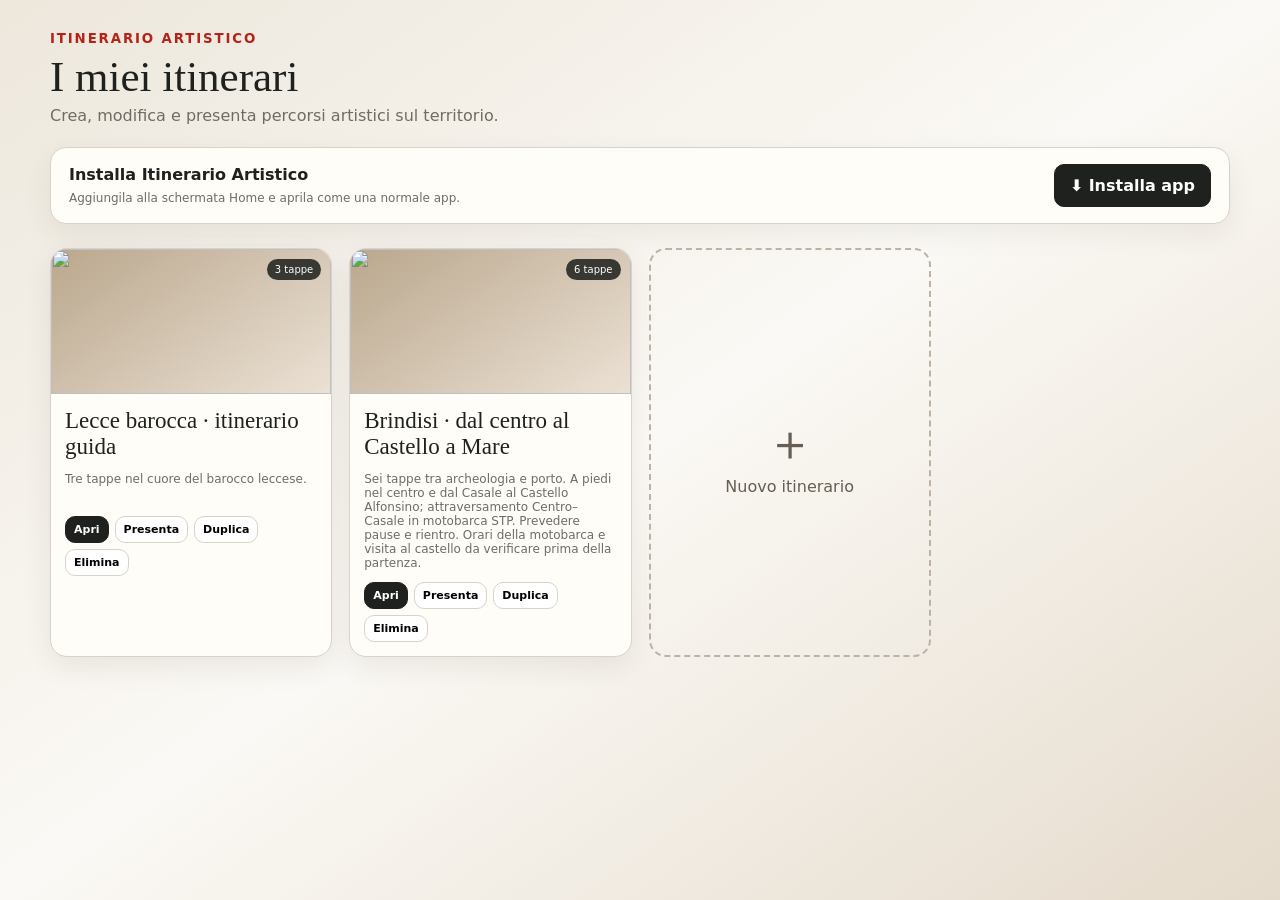
==== commit d9ab6120: "Deploy read-only link sharing and visible error reporting" ====
--- a/index.html
+++ b/index.html
@@ -27,7 +27,7 @@
   <link rel="stylesheet" href="./presentation-templates.css?v=1">
   <link rel="stylesheet" href="./presentation-view.css?v=3">
   <style>html.iaSharedCoverPending{background:#171614}html.iaSharedCoverPending #library,html.iaSharedCoverPending #app{visibility:hidden}</style>
-  <script src="./share-link-preload.js?v=14"></script>
+  <script src="./share-link-preload.js?v=17"></script>
 </head>
 <body>
   <div id="library" class="library"></div>
@@ -96,17 +96,17 @@
       };
     }
   </script>
-  <script src="./app.js?v=26"></script>
+  <script src="./app.js?v=27"></script>
   <script src="./delete-stop.js?v=1"></script>
   <script src="./transport-import-compat.js?v=2"></script>
-  <script src="./undo-last-change.js?v=1"></script>
+  <script src="./undo-last-change.js?v=2"></script>
   <script src="./pwa-install.js?v=1"></script>
   <script src="./progressive-route.js?v=17"></script>
   <script src="./route-editor.js?v=22"></script>
   <script src="./transport-mode.js?v=3"></script>
   <script src="./mobile-simple-collapse.js?v=1"></script>
   <script src="./layout-resizer.js?v=1"></script>
-  <script src="./slide-content.js?v=3"></script>
+  <script src="./slide-content.js?v=4"></script>
   <script src="./gallery-interactions.js?v=1"></script>
   <script src="./extra-image-delete.js?v=2"></script>
   <script src="./new-stop-description.js?v=1"></script>
@@ -121,7 +121,7 @@
   <script src="./presentation-templates.js?v=2"></script>
   <script src="./export-share.js?v=11"></script>
   <script src="./standalone-html-export.js?v=14"></script>
-  <script src="./share-link-ui.js?v=19"></script>
+  <script src="./share-link-ui.js?v=20"></script>
   <script src="./presentation-view.js?v=2"></script>
 </body>
 </html>
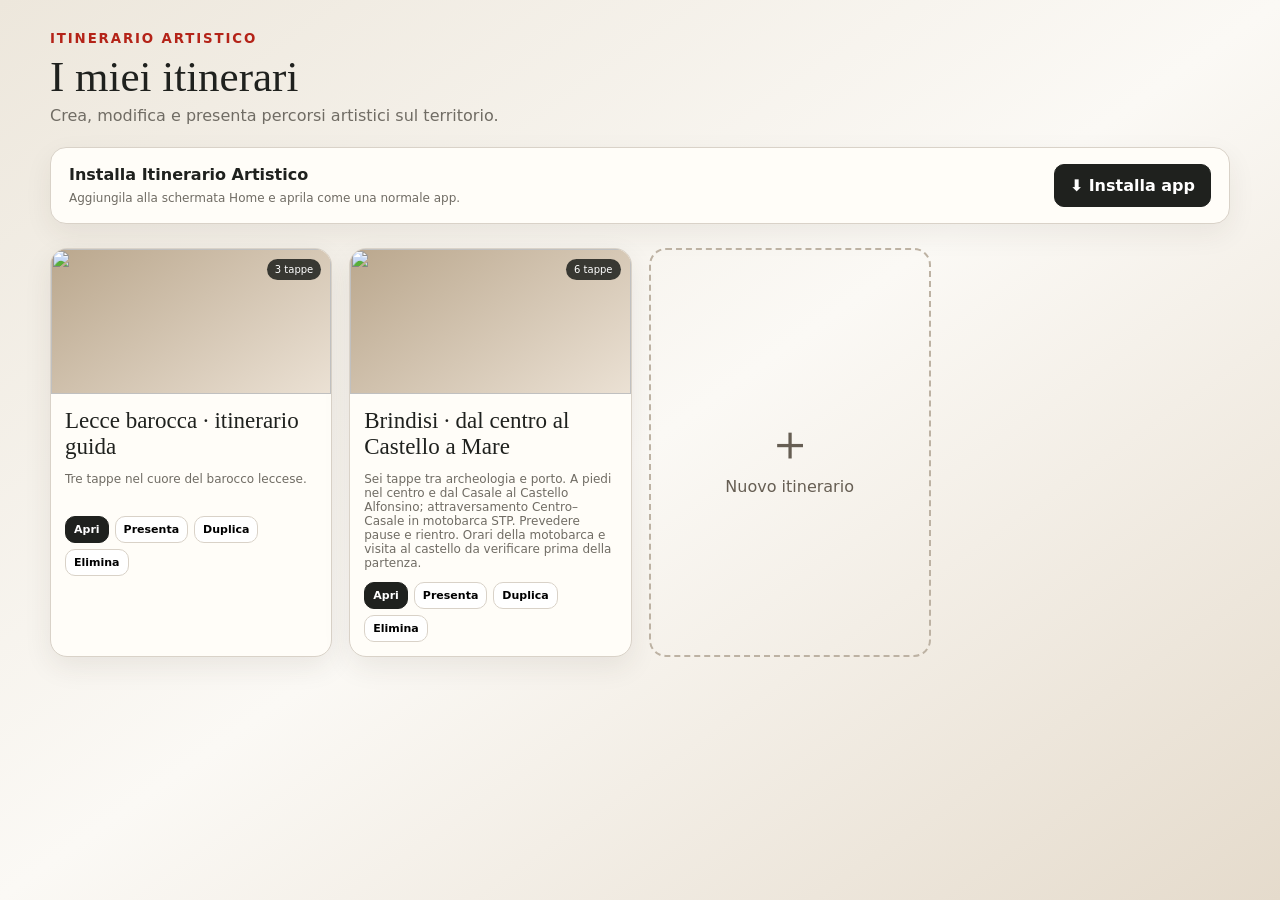
==== commit 42125d47: "Publish corrected share mode loader version" ====
--- a/index.html
+++ b/index.html
@@ -27,7 +27,7 @@
   <link rel="stylesheet" href="./presentation-templates.css?v=1">
   <link rel="stylesheet" href="./presentation-view.css?v=3">
   <style>html.iaSharedCoverPending{background:#171614}html.iaSharedCoverPending #library,html.iaSharedCoverPending #app{visibility:hidden}</style>
-  <script src="./share-link-preload.js?v=17"></script>
+  <script src="./share-link-preload.js?v=18"></script>
 </head>
 <body>
   <div id="library" class="library"></div>
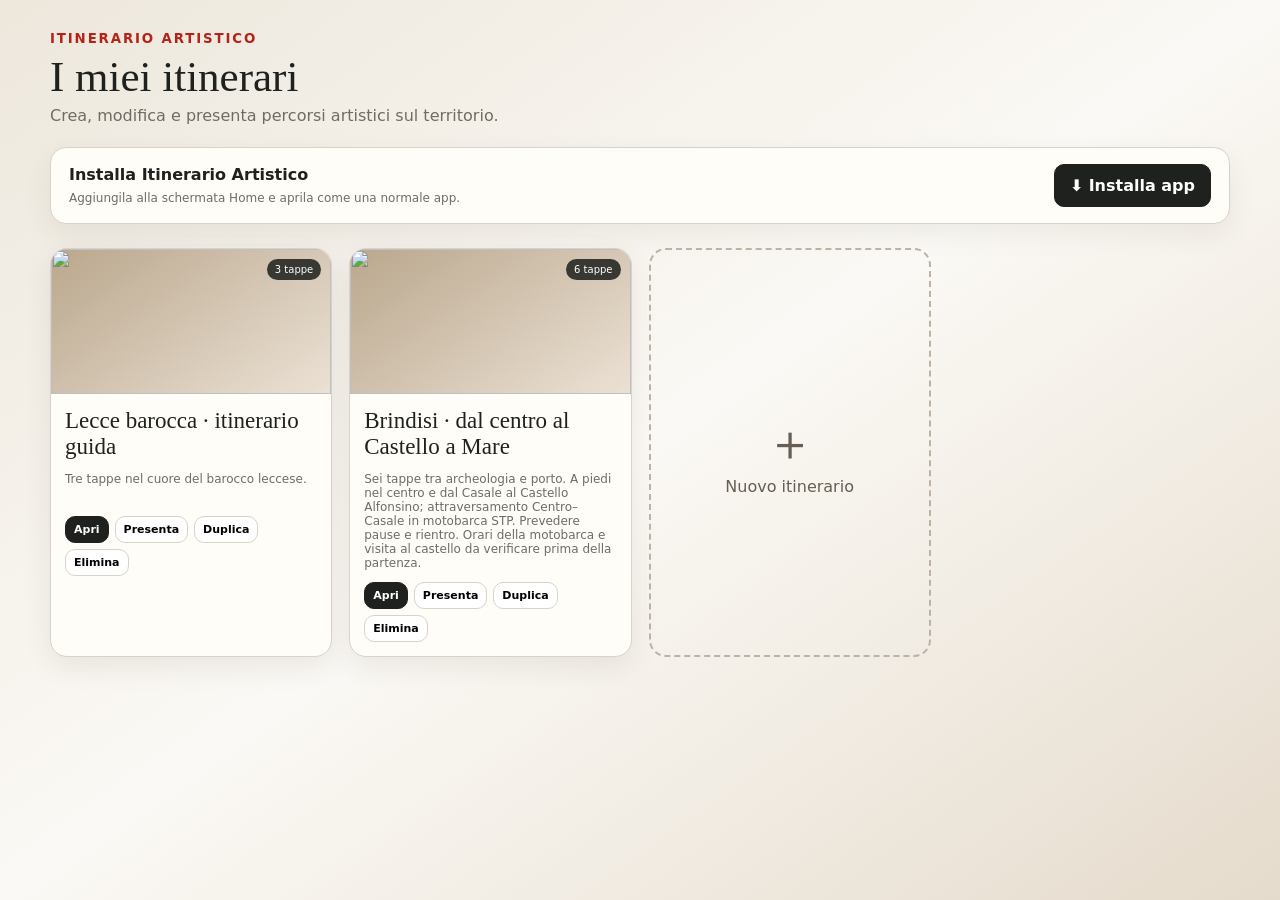
==== commit 8987f5d1: "Route shared presentation URLs to independent read-only viewer" ====
--- a/index.html
+++ b/index.html
@@ -10,6 +10,16 @@
   <meta name="apple-mobile-web-app-title" content="Itinerario Artistico">
   <meta http-equiv="Cache-Control" content="no-cache, no-store, must-revalidate">
   <title>Itinerario Artistico</title>
+  <script>
+    // Shared presentation links use an independent viewer; the editor is never
+    // initialized on recipient devices and cannot fill browser storage.
+    (function(){
+      var params=new URLSearchParams(location.search);
+      if(/^sb\.[a-f0-9-]{36}$/i.test(params.get('s')||'')&&params.get('import')!=='1'){
+        location.replace('./viewer.html'+location.search+location.hash);
+      }
+    })();
+  </script>
   <link rel="manifest" href="./manifest-install.webmanifest?v=1">
   <link rel="icon" href="./icons/icon.svg" type="image/svg+xml">
   <link rel="apple-touch-icon" href="./icons/icon-192.png">
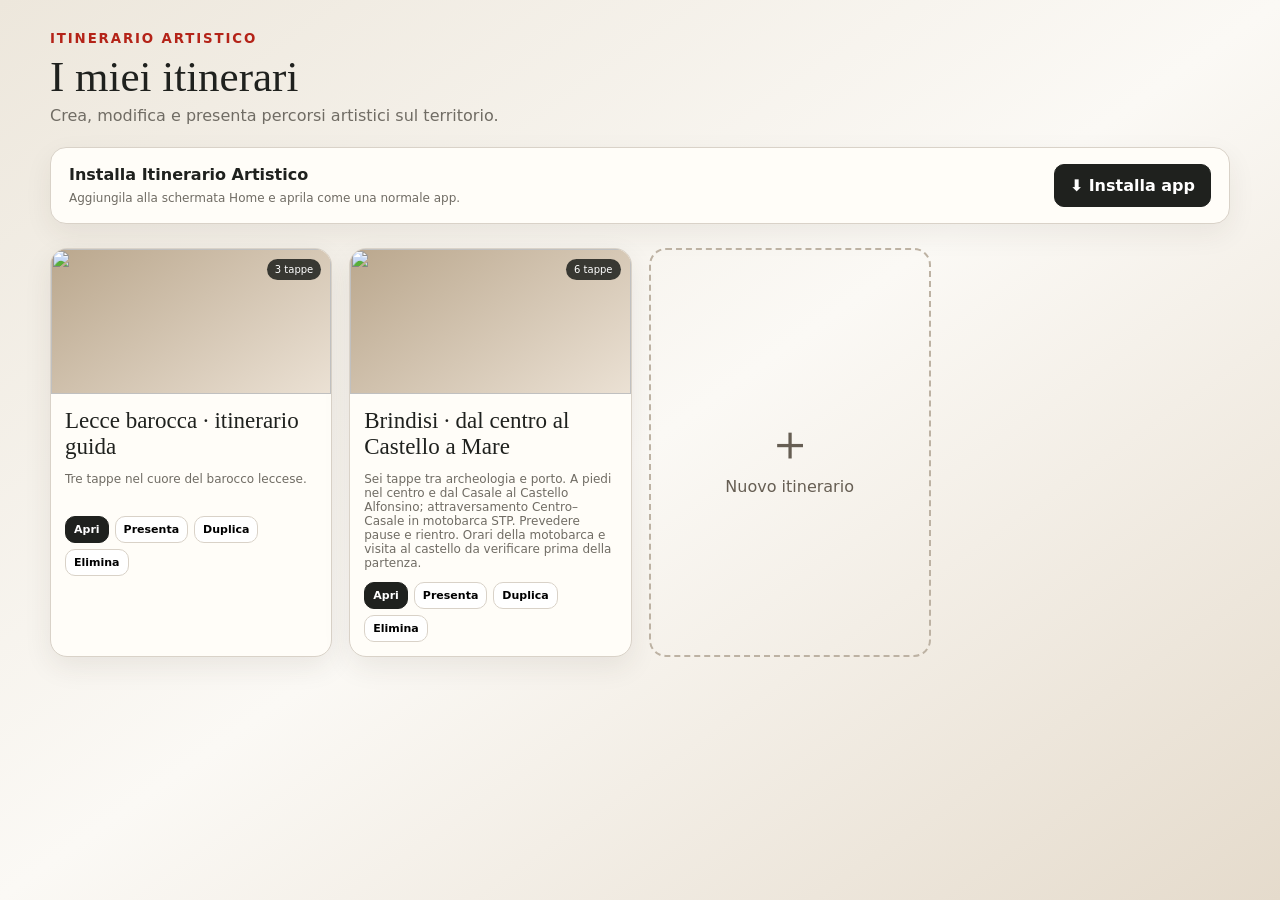
==== commit 88c7b1be: "Refresh sharing link UI version" ====
--- a/index.html
+++ b/index.html
@@ -131,7 +131,7 @@
   <script src="./presentation-templates.js?v=2"></script>
   <script src="./export-share.js?v=11"></script>
   <script src="./standalone-html-export.js?v=14"></script>
-  <script src="./share-link-ui.js?v=20"></script>
+  <script src="./share-link-ui.js?v=21"></script>
   <script src="./presentation-view.js?v=2"></script>
 </body>
 </html>
